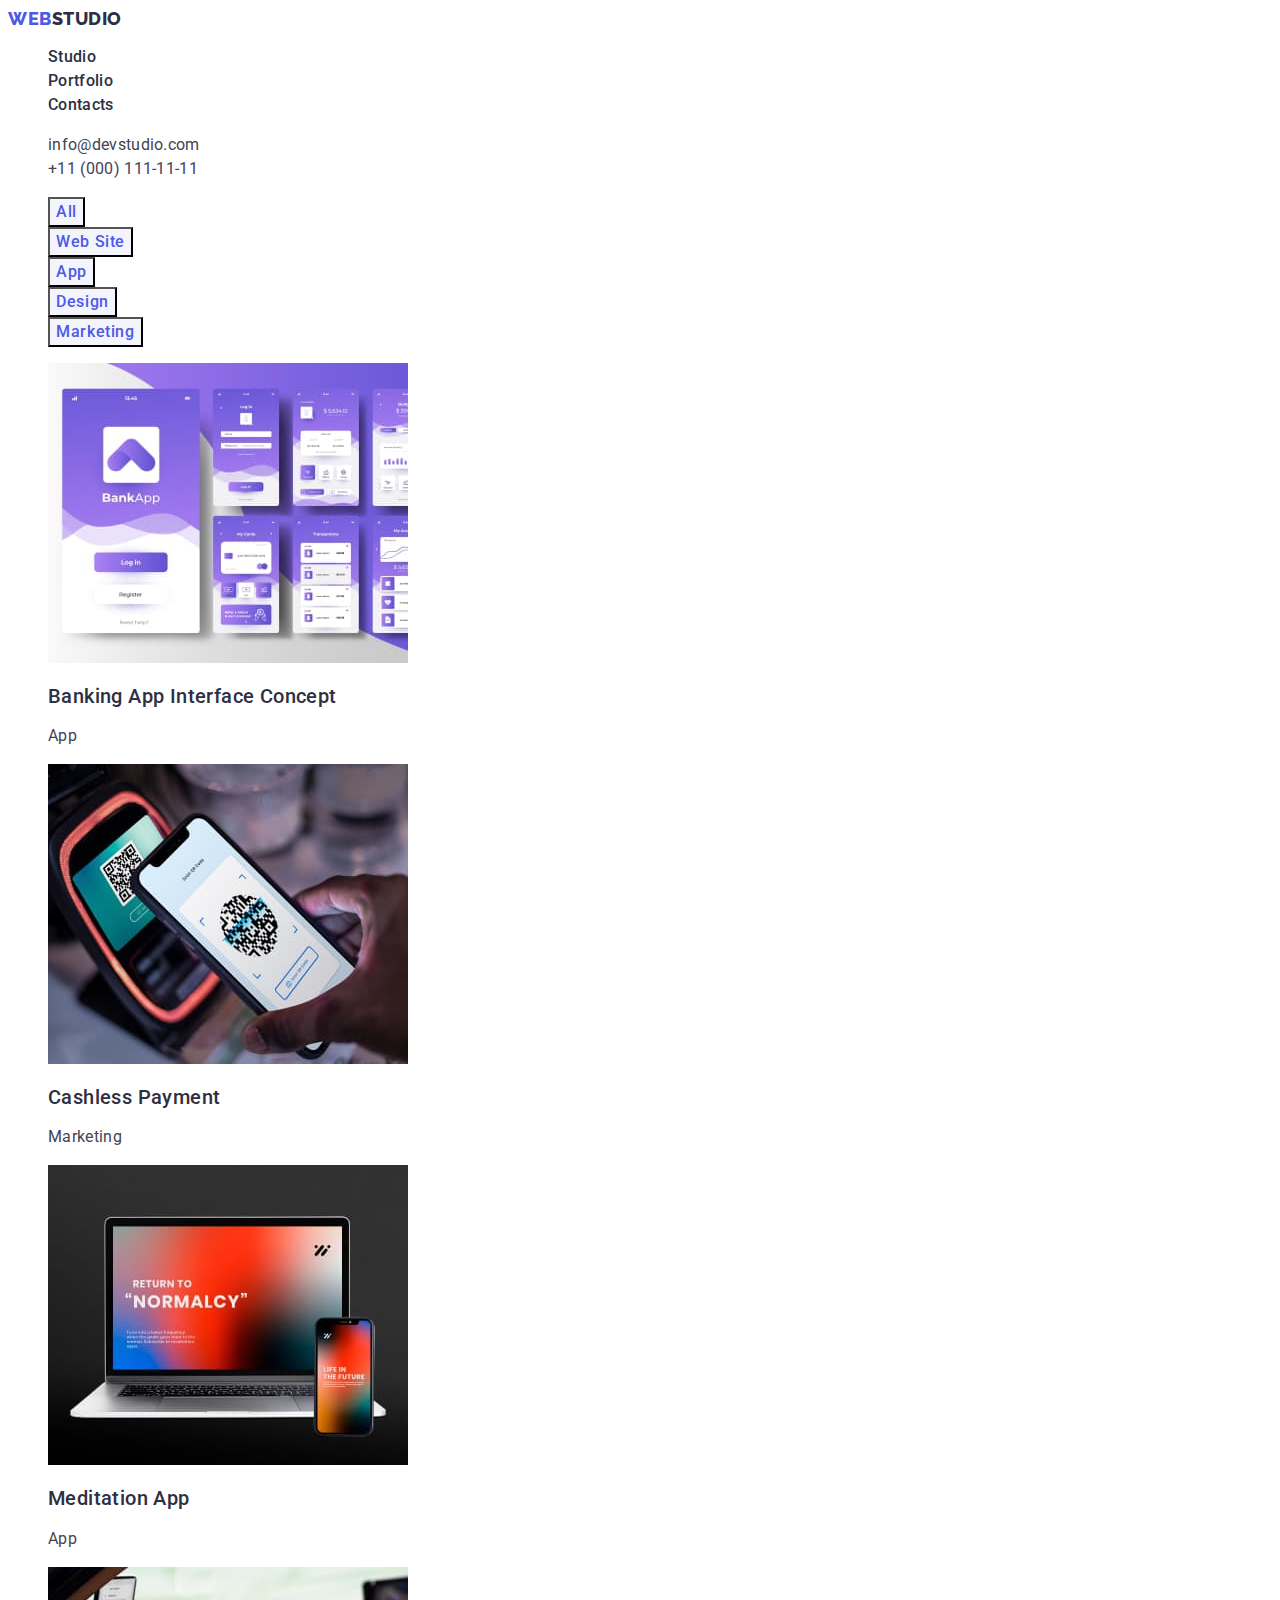
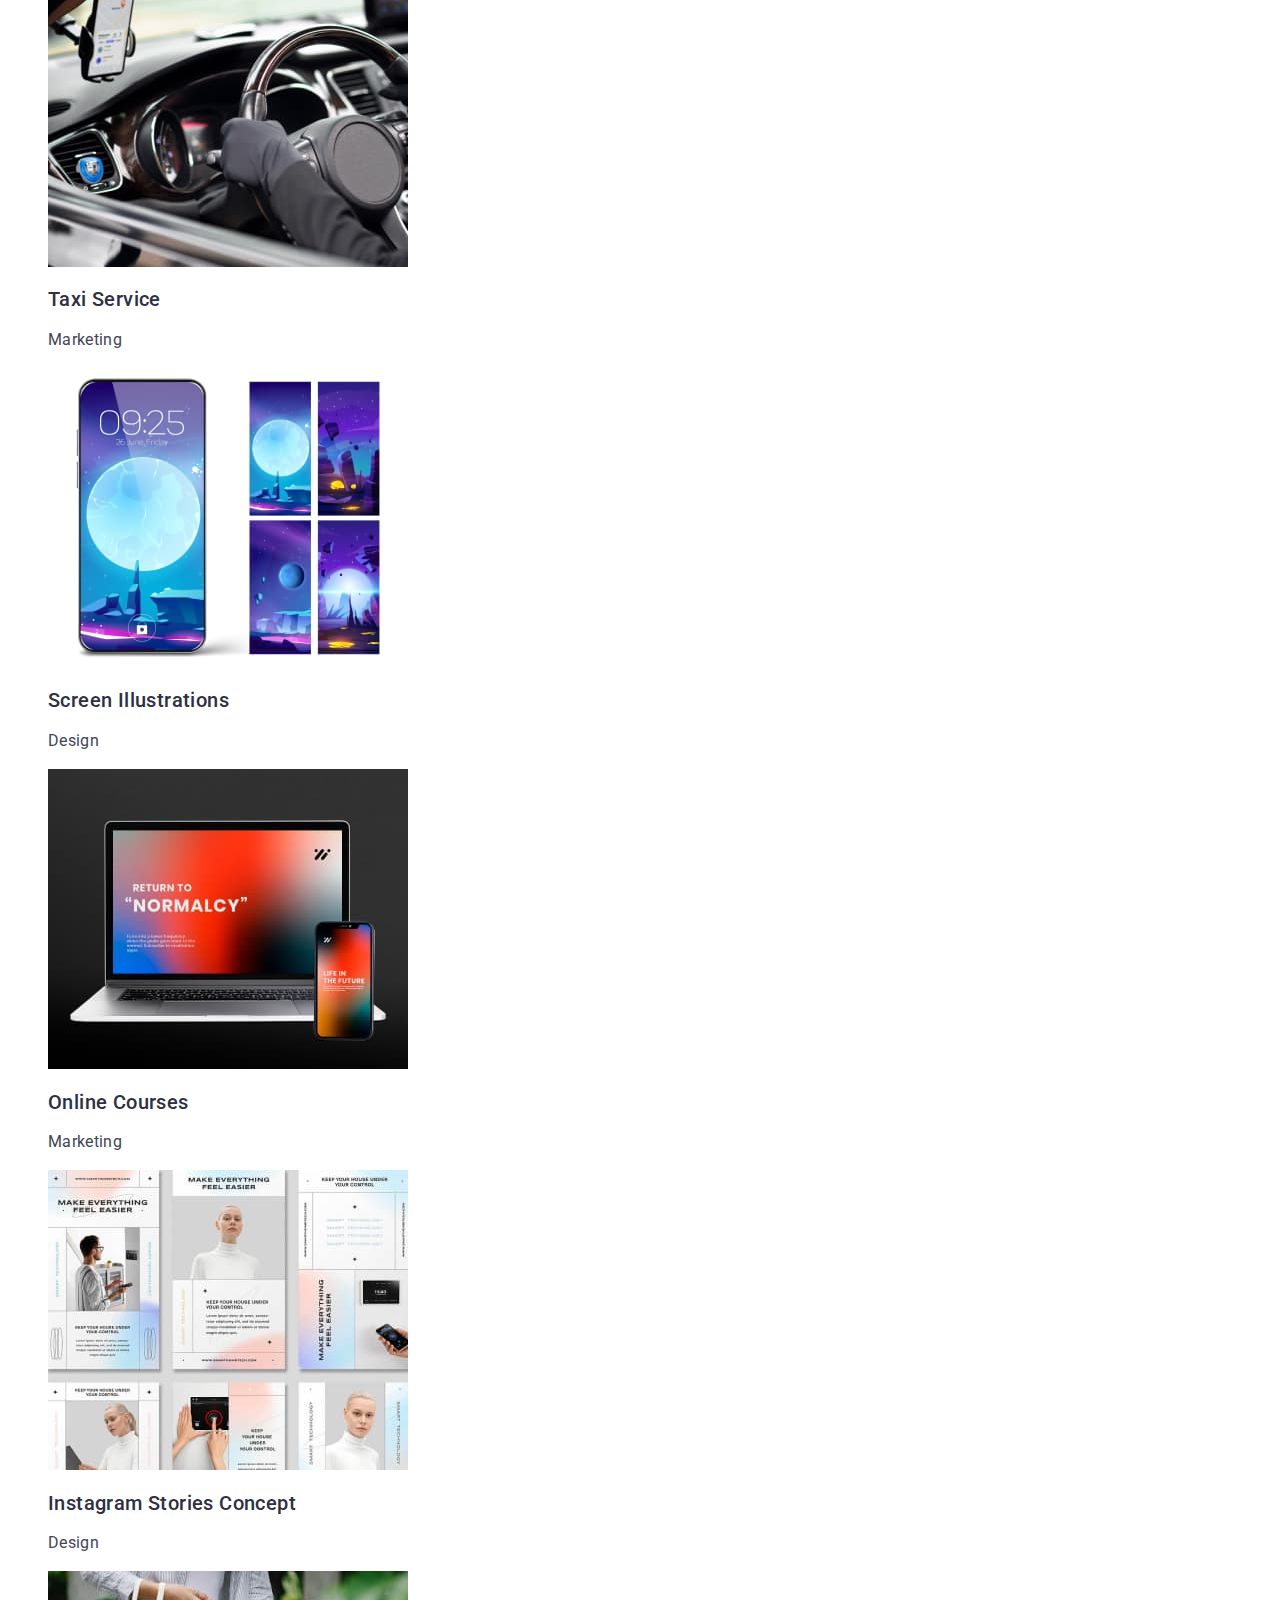
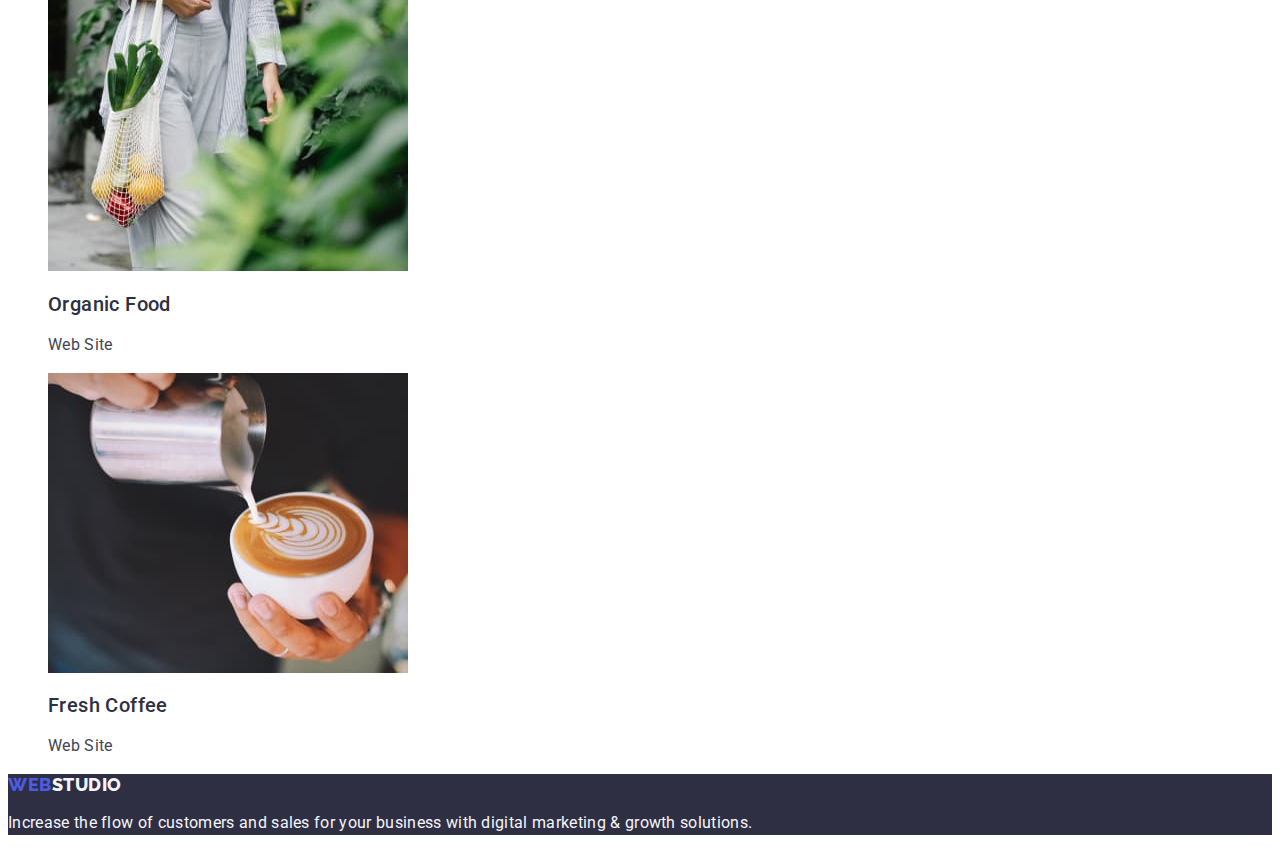
==== portfolio.html @ 9a0e7263 "Initial commit" ====
<!DOCTYPE html>
<html lang="en">
  <head>
    <meta charset="UTF-8" />
    <meta http-equiv="X-UA-Compatible" content="IE=edge" />
    <meta name="viewport" content="width=device-width, initial-scale=1.0" />
    <title>Document</title>
    <link rel="preconnect" href="https://fonts.googleapis.com" />
    <link rel="preconnect" href="https://fonts.gstatic.com" crossorigin />
    <link
      href="https://fonts.googleapis.com/css2?family=Raleway:wght@800&family=Roboto:wght@400;500;700;900&display=swap"
      rel="stylesheet"
    />
    <link rel="stylesheet" href="./css/styles.css" />
  </head>

  <body>
    <!-- header -->
    <header class="page-header">
        <nav class="page-nav">
          <a class="logo link" href="./index.html"
            >Web<span class="log">Studio</span>
          </a>
  
          <ul class="menu list">
            <li class="menu-item">
              <a class="menu-link link" href="./index.html">Studio</a>
            </li>
            <li class="menu-item">
              <a class="menu-link link" href="./portfolio.html">Portfolio</a>
            </li>
            <li class="menu-item">
              <a class="menu-link link" href="">Contacts</a>
            </li>
          </ul>
        </nav>
        <address class="page-adress">
          <ul class="adress-list list">
            <li class="adress-list-item">
              <a class="contact-list link" href="mailto:info@devstudio.com"
                >info@devstudio.com</a
              >
            </li>
            <li class="adress-list-item">
              <a class="contact-list link" href="tel:+110001111111"
                >+11 (000) 111-11-11</a
              >
            </li>
          </ul>
        </address>
      </header>

    <main>
      <section class="portfolio">
        <!-- Buttons -->
        <h1 class="portfolio-title" hidden>Our portfolio</h1>
        <ul class="portfolio-menu list">
          <li class="portfolio-menu-item">
            <button class="portfolio-menu-open-btn" type="button">All</button>
          </li>
          <li class="portfolio-menu-item">
            <button class="portfolio-menu-open-btn" type="button">
              Web Site
            </button>
          </li>
          <li class="portfolio-menu-item">
            <button class="portfolio-menu-open-btn" type="button">App</button>
          </li>
          <li class="portfolio-menu-item">
            <button class="portfolio-menu-open-btn" type="button">
              Design
            </button>
          </li>
          <li class="portfolio-menu-item">
            <button class="portfolio-menu-open-btn" type="button">
              Marketing
            </button>
          </li>
        </ul>

<!-- Gallery -->
       
        <ul class="portfolio-list list">
          <li class="portfolio-list-item">
            <a class="portfolio-list-item-link link" href="">
              <img
                class="portfolio-list-item-img"
                src="./images/portfolio-items/banking-app.jpg"
                alt="apps-photo"
                width="360"
                height="300"
              />
              <h2 class="menu-title">Banking App Interface Concept</h2>
              <p class="description">App</p>
            </a>
          </li>

          <li class="portfolio-list-item">
            <a class="portfolio-list-item-link link" href="">
              <img class="portfolio-list-item-img"
                src="./images/portfolio-items/cashless-payment.jpg"
                alt="payment-photo"
                width="360"
                height="300"
              />
              <h2 class="menu-title">Cashless Payment</h2>
              <p class="description">Marketing</p>
            </a>
          </li>
          <li class="portfolio-list-item">
            <a class="portfolio-list-item-link link" href="">
              <img class="portfolio-list-item-img"
                src="./images/portfolio-items/meditation-app.jpg"
                alt="apps-photo"
                width="360"
                height="300"
              />
              <h2 class="menu-title">Meditation App</h2>
              <p class="description">App</p>
            </a>
          </li>
          <li class="portfolio-list-item">
            <a class="portfolio-list-item-link link" href="">
              <img class="portfolio-list-item-img"
                src="./images/portfolio-items/taxi-service.jpg"
                alt="taxi-photo"
                width="360"
                height="300"
              />
              <h2 class="menu-title">Taxi Service</h2>
              <p class="description">Marketing</p>
            </a>
          </li>
          <li class="portfolio-list-item">
            <a class="portfolio-list-item-link link" href="">
              <img class="portfolio-list-item-img"
                src="./images/portfolio-items/screen-illustrations.jpg"
                alt="screens-photo"
                width="360"
                height="300"
              />
              <h2 class="menu-title">Screen Illustrations</h2>
              <p class="description">Design</p>
            </a>
          </li>
          <li>
            <a class="portfolio-list-item-link link" href="">
              <img class="portfolio-list-item-img"
                src="./images/portfolio-items/meditation-app.jpg"
                alt="cources-photo"
                width="360"
                height="300"
              />
              <h2 class="menu-title">Online Courses</h2>
              <p class="description">Marketing</p>
            </a>
          </li>
          <li class="portfolio-list-item">
            <a class="portfolio-list-item-link link" href="">
              <img class="portfolio-list-item-img"
                src="./images/portfolio-items/insta-stories.jpg"
                alt="insta-photo"
                width="360"
                height="300"
              />
              <h2 class="menu-title">Instagram Stories Concept</h2>
              <p class="description">Design</p>
            </a>
          </li>
          <li class="portfolio-list-item">
            <a class="portfolio-list-item-link link" href="">
              <img class="portfolio-list-item-img"
                src="./images/portfolio-items/organic-food.jpg"
                alt="foods-photo"
                width="360"
                height="300"
              />
              <h2 class="menu-title">Organic Food</h2>
              <p class="description">Web Site</p>
            </a>
          </li>
          <li class="portfolio-list-item">
            <a class="portfolio-list-item-link link" href="">
              <img class="portfolio-list-item-img"
                src="./images/portfolio-items/fresh-coffee.jpg"
                alt="coffee-photo"
                width="360"
                height="300"
              />
              <h2 class="menu-title">Fresh Coffee</h2>
              <p class="description">Web Site</p>
            </a>
          </li>
        </ul>
      </section>
    </main>

    <!-- FOOTER -->
    <footer class="footer">
        <a class="logo link" href="./index.html"
          >Web
          <span class="logos">Studio</span>
        </a>
  
        <p class="footer-text">
          Increase the flow of customers and sales for your business with digital
          marketing & growth solutions.
        </p>
      </footer>
  </body>
</html>
---- css/styles.css ----
:root {
  --main-font-family: "Roboto", sans-serif;
  --accent-color: #404bbf;
  --secondary-text-color: #434455;
  --menu-color:#2E2F42;
  --background-color:#2e2f42;
  --text-color:#434455;
  --btn-background-color:#F4F4FD;

}

.list {
  list-style: none;
}
.link {
  text-decoration: none;
}

button {
  font-family: inherit;
  cursor: pointer;
}

body {
  font-family: var(--main-font-family);
  color: var(--secondary-text-color);
  background-color:#FFFFFF;
}

/* header */
.menu-link {
  font-weight: 500;
  font-size: 16px;
  line-height: 1.5;
  letter-spacing: 0.02em;
  color: var(--menu-color);
}

.menu-link:hover,
.menu-link:focus {
  color: var(--accent-color);
}

.logo {
  font-family: "Raleway", sans-serif;
  font-weight: 800;
  font-size: 18px;
  line-height: 1.17;
  display: flex;
  align-items: center;
  letter-spacing: 0.03em;
  text-transform: uppercase;
  color: #4d5ae5;
}
.log {
  font-family: "Raleway", sans-serif;
  font-weight: 800;
  font-size: 18px;
  line-height: 1.17;
  display: flex;
  align-items: center;
  letter-spacing: 0.03em;
  text-transform: uppercase;
  color: #2e2f42;
}
.page-adress {
    font-style: normal
}

.contact-list {
  font-style: normal;
  font-size: 16px;
  line-height: 1.5;
  letter-spacing: 0.02em;
  color: var(--secondary-text-color);
}

.contact-list:hover,
.contact-list:focus {
  color: var(--accent-color);
}


/* hero */
.hero {
    background-color: var(--background-color);
}

.main-title {
  font-weight: 700;
  font-size: 56px;
  line-height: 1.07;
  text-align: center;
  letter-spacing: 0.02em;
  color: #FFFFFF
}
.modal-open-btn {
  font-weight: 500;
  font-size: 16px;
  line-height: 1.5;
  display: flex;
  align-items: center;
  letter-spacing: 0.04em;
  background: #4d5ae5;
  box-shadow: 0px 4px 4px rgba(0, 0, 0, 0.15);
  border-radius: 4px;
  color: #ffffff;
}

.modal-open-btn:hover,
.modal-open-btn:focus {
  background: var(--accent-color);
}

/* Values */
.title {
  font-weight: 700;
  font-size: 36px;
  line-height: 1.11;
  text-align: center;
  letter-spacing: 0.02em;
  text-transform: capitalize;
  color: var(--menu-color);
}
.menu-title {
  font-weight: 500;
  font-size: 20px;
  line-height: 1.2;
  letter-spacing: 0.02em;
  color: #2e2f42;
}
.description {
  font-size: 16px;
  line-height: 1.5;
  letter-spacing: 0.02em;
  color: var(--secondary-text-color);
}

/* Employees */
.employees {
    background-color: #F4F4FD
}
.employees-list-item {
    background-color: #FFFFFF 
}

/* footer */
.footer {
   background-color: var(--background-color);
}
.logos {
  font-family: "Raleway";
  font-weight: 800;
  font-size: 18px;
  line-height: 1.17;
  display: flex;
  align-items: center;
  letter-spacing: 0.03em;
  text-transform: uppercase;
  color: #F4F4FD;
}
.footer-text {
  font-style: normal;
  font-size: 16px;
  line-height: 1.5;
  letter-spacing: 0.02em;
  color: #F4F4FD;
}

/* Portfolio */

.portfolio-menu-open-btn {
  font-weight: 500;
  font-size: 16px;
  line-height: 1.5;
  display: flex;
  align-items: center;
  text-align: center;
  letter-spacing: 0.04em;
  color: #4d5ae5;
  background-color: var(--btn-background-color);
}
.portfolio-menu-open-btn:hover,
.portfolio-menu-open-btn:focus {
  color: #ffffff;
  background-color: var(--accent-color);
}
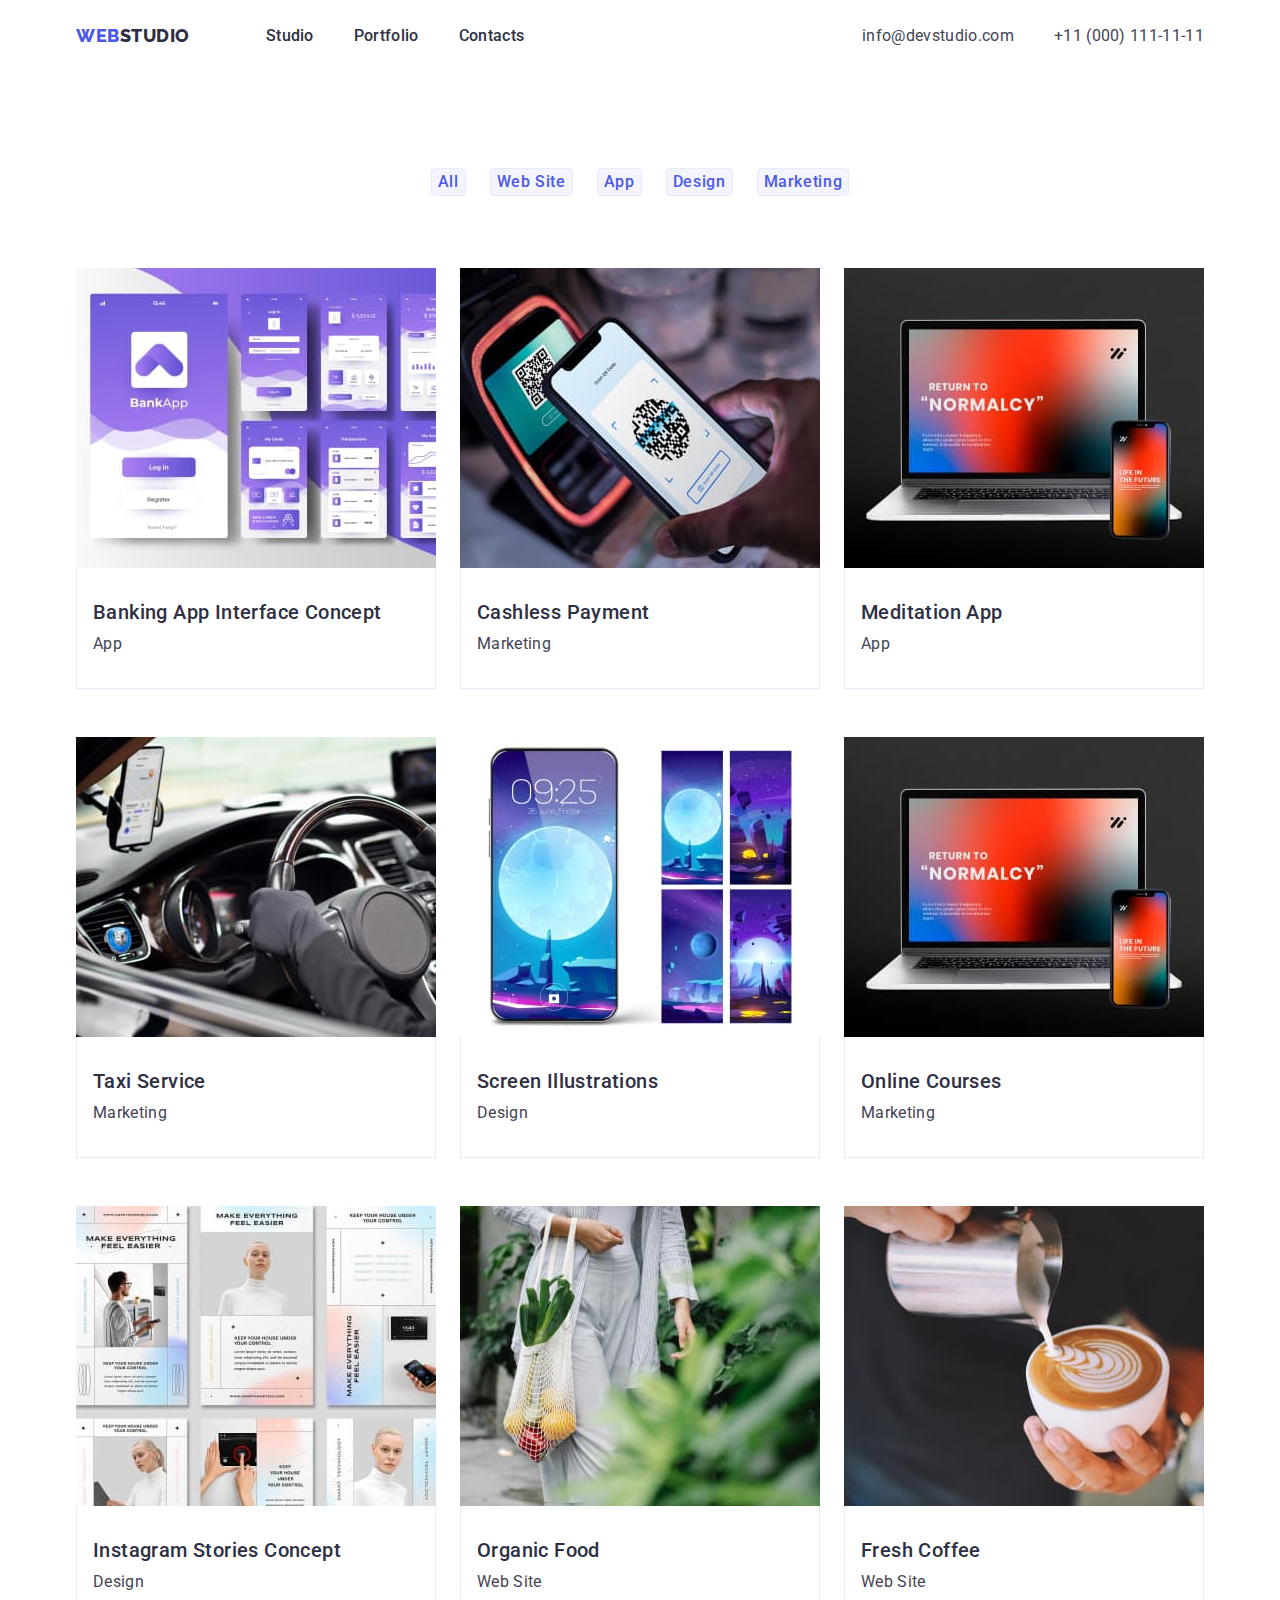
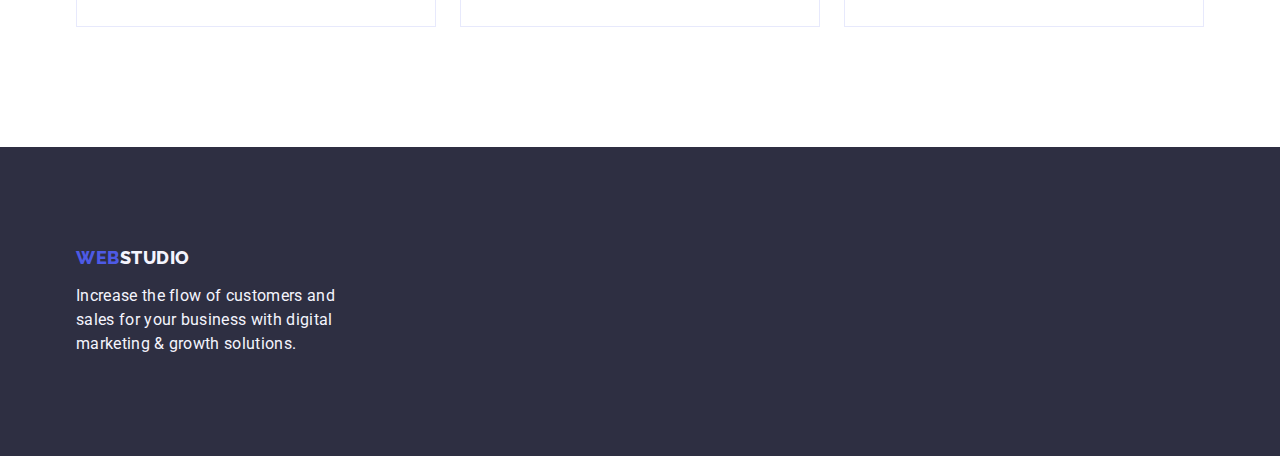
==== commit 92d27bf4: "updated index.html, portfolio.html, styles.css" ====
--- a/portfolio.html
+++ b/portfolio.html
@@ -11,17 +11,22 @@
       href="https://fonts.googleapis.com/css2?family=Raleway:wght@800&family=Roboto:wght@400;500;700;900&display=swap"
       rel="stylesheet"
     />
+    <link
+      rel="stylesheet"
+      href="https://cdnjs.cloudflare.com/ajax/libs/modern-normalize/1.1.0/modern-normalize.min.css"
+    />
     <link rel="stylesheet" href="./css/styles.css" />
   </head>
 
   <body>
     <!-- header -->
     <header class="page-header">
+      <div class="container page-header-container">
         <nav class="page-nav">
           <a class="logo link" href="./index.html"
             >Web<span class="log">Studio</span>
           </a>
-  
+
           <ul class="menu list">
             <li class="menu-item">
               <a class="menu-link link" href="./index.html">Studio</a>
@@ -48,164 +53,203 @@
             </li>
           </ul>
         </address>
-      </header>
+      </div>
+    </header>
 
     <main>
       <section class="portfolio">
-        <!-- Buttons -->
-        <h1 class="portfolio-title" hidden>Our portfolio</h1>
-        <ul class="portfolio-menu list">
-          <li class="portfolio-menu-item">
-            <button class="portfolio-menu-open-btn" type="button">All</button>
-          </li>
-          <li class="portfolio-menu-item">
-            <button class="portfolio-menu-open-btn" type="button">
-              Web Site
-            </button>
-          </li>
-          <li class="portfolio-menu-item">
-            <button class="portfolio-menu-open-btn" type="button">App</button>
-          </li>
-          <li class="portfolio-menu-item">
-            <button class="portfolio-menu-open-btn" type="button">
-              Design
-            </button>
-          </li>
-          <li class="portfolio-menu-item">
-            <button class="portfolio-menu-open-btn" type="button">
-              Marketing
-            </button>
-          </li>
-        </ul>
-
-<!-- Gallery -->
-       
-        <ul class="portfolio-list list">
-          <li class="portfolio-list-item">
-            <a class="portfolio-list-item-link link" href="">
-              <img
-                class="portfolio-list-item-img"
-                src="./images/portfolio-items/banking-app.jpg"
-                alt="apps-photo"
-                width="360"
-                height="300"
-              />
-              <h2 class="menu-title">Banking App Interface Concept</h2>
-              <p class="description">App</p>
-            </a>
-          </li>
-
-          <li class="portfolio-list-item">
-            <a class="portfolio-list-item-link link" href="">
-              <img class="portfolio-list-item-img"
-                src="./images/portfolio-items/cashless-payment.jpg"
-                alt="payment-photo"
-                width="360"
-                height="300"
-              />
-              <h2 class="menu-title">Cashless Payment</h2>
-              <p class="description">Marketing</p>
-            </a>
-          </li>
-          <li class="portfolio-list-item">
-            <a class="portfolio-list-item-link link" href="">
-              <img class="portfolio-list-item-img"
-                src="./images/portfolio-items/meditation-app.jpg"
-                alt="apps-photo"
-                width="360"
-                height="300"
-              />
-              <h2 class="menu-title">Meditation App</h2>
-              <p class="description">App</p>
-            </a>
-          </li>
-          <li class="portfolio-list-item">
-            <a class="portfolio-list-item-link link" href="">
-              <img class="portfolio-list-item-img"
-                src="./images/portfolio-items/taxi-service.jpg"
-                alt="taxi-photo"
-                width="360"
-                height="300"
-              />
-              <h2 class="menu-title">Taxi Service</h2>
-              <p class="description">Marketing</p>
-            </a>
-          </li>
-          <li class="portfolio-list-item">
-            <a class="portfolio-list-item-link link" href="">
-              <img class="portfolio-list-item-img"
-                src="./images/portfolio-items/screen-illustrations.jpg"
-                alt="screens-photo"
-                width="360"
-                height="300"
-              />
-              <h2 class="menu-title">Screen Illustrations</h2>
-              <p class="description">Design</p>
-            </a>
-          </li>
-          <li>
-            <a class="portfolio-list-item-link link" href="">
-              <img class="portfolio-list-item-img"
-                src="./images/portfolio-items/meditation-app.jpg"
-                alt="cources-photo"
-                width="360"
-                height="300"
-              />
-              <h2 class="menu-title">Online Courses</h2>
-              <p class="description">Marketing</p>
-            </a>
-          </li>
-          <li class="portfolio-list-item">
-            <a class="portfolio-list-item-link link" href="">
-              <img class="portfolio-list-item-img"
-                src="./images/portfolio-items/insta-stories.jpg"
-                alt="insta-photo"
-                width="360"
-                height="300"
-              />
-              <h2 class="menu-title">Instagram Stories Concept</h2>
-              <p class="description">Design</p>
-            </a>
-          </li>
-          <li class="portfolio-list-item">
-            <a class="portfolio-list-item-link link" href="">
-              <img class="portfolio-list-item-img"
-                src="./images/portfolio-items/organic-food.jpg"
-                alt="foods-photo"
-                width="360"
-                height="300"
-              />
-              <h2 class="menu-title">Organic Food</h2>
-              <p class="description">Web Site</p>
-            </a>
-          </li>
-          <li class="portfolio-list-item">
-            <a class="portfolio-list-item-link link" href="">
-              <img class="portfolio-list-item-img"
-                src="./images/portfolio-items/fresh-coffee.jpg"
-                alt="coffee-photo"
-                width="360"
-                height="300"
-              />
-              <h2 class="menu-title">Fresh Coffee</h2>
-              <p class="description">Web Site</p>
-            </a>
-          </li>
-        </ul>
+        <div class="container portfolio-container">
+          <!-- Buttons -->
+          <h1 class="portfolio-title visually-hidden">Our portfolio</h1>
+          <ul class="portfolio-menu list">
+            <li class="portfolio-menu-item">
+              <button class="portfolio-menu-open-btn" type="button">All</button>
+            </li>
+            <li class="portfolio-menu-item">
+              <button class="portfolio-menu-open-btn" type="button">
+                Web Site
+              </button>
+            </li>
+            <li class="portfolio-menu-item">
+              <button class="portfolio-menu-open-btn" type="button">App</button>
+            </li>
+            <li class="portfolio-menu-item">
+              <button class="portfolio-menu-open-btn" type="button">
+                Design
+              </button>
+            </li>
+            <li class="portfolio-menu-item">
+              <button class="portfolio-menu-open-btn" type="button">
+                Marketing
+              </button>
+            </li>
+          </ul>
+
+          <!-- Gallery -->
+
+          <ul class="portfolio-list list">
+            <li class="portfolio-list-item">
+              <a class="portfolio-list-item-link link" href="">
+                <img
+                  class="portfolio-list-item-img"
+                  src="./images/portfolio-items/banking-app.jpg"
+                  alt="apps-photo"
+                  width="360"
+                  height="300"
+                />
+                <div class="portfolio-list-item-wrapper">
+                  <h2 class="menu-title menu-portfolio">
+                    Banking App Interface Concept
+                  </h2>
+                  <p class="description">App</p>
+                </div>
+              </a>
+            </li>
+
+            <li class="portfolio-list-item">
+              <a class="portfolio-list-item-link link" href="">
+                <img
+                  class="portfolio-list-item-img"
+                  src="./images/portfolio-items/cashless-payment.jpg"
+                  alt="payment-photo"
+                  width="360"
+                  height="300"
+                />
+
+                <div class="portfolio-list-item-wrapper">
+                  <h2 class="menu-title menu-portfolio">Cashless Payment</h2>
+                  <p class="description">Marketing</p>
+                </div>
+              </a>
+            </li>
+            <li class="portfolio-list-item">
+              <a class="portfolio-list-item-link link" href="">
+                <img
+                  class="portfolio-list-item-img"
+                  src="./images/portfolio-items/meditation-app.jpg"
+                  alt="apps-photo"
+                  width="360"
+                  height="300"
+                />
+                <div class="portfolio-list-item-wrapper">
+                  <h2 class="menu-title menu-portfolio">Meditation App</h2>
+                  <p class="description">App</p>
+                </div>
+              </a>
+            </li>
+            <li class="portfolio-list-item">
+              <a class="portfolio-list-item-link link" href="">
+                <img
+                  class="portfolio-list-item-img"
+                  src="./images/portfolio-items/taxi-service.jpg"
+                  alt="taxi-photo"
+                  width="360"
+                  height="300"
+                />
+                <div class="portfolio-list-item-wrapper">
+                  <h2 class="menu-title menu-portfolio">Taxi Service</h2>
+                  <p class="description">Marketing</p>
+                </div>
+              </a>
+            </li>
+            <li class="portfolio-list-item">
+              <a class="portfolio-list-item-link link" href="">
+                <img
+                  class="portfolio-list-item-img"
+                  src="./images/portfolio-items/screen-illustrations.jpg"
+                  alt="screens-photo"
+                  width="360"
+                  height="300"
+                />
+                <div class="portfolio-list-item-wrapper">
+                  <h2 class="menu-title menu-portfolio">
+                    Screen Illustrations
+                  </h2>
+                  <p class="description">Design</p>
+                </div>
+              </a>
+            </li>
+            <li>
+              <a class="portfolio-list-item-link link" href="">
+                <img
+                  class="portfolio-list-item-img"
+                  src="./images/portfolio-items/meditation-app.jpg"
+                  alt="cources-photo"
+                  width="360"
+                  height="300"
+                />
+                <div class="portfolio-list-item-wrapper">
+                  <h2 class="menu-title menu-portfolio">Online Courses</h2>
+                  <p class="description">Marketing</p>
+                </div>
+              </a>
+            </li>
+            <li class="portfolio-list-item">
+              <a class="portfolio-list-item-link link" href="">
+                <img
+                  class="portfolio-list-item-img"
+                  src="./images/portfolio-items/insta-stories.jpg"
+                  alt="insta-photo"
+                  width="360"
+                  height="300"
+                />
+                <div class="portfolio-list-item-wrapper">
+                  <h2 class="menu-title menu-portfolio">
+                    Instagram Stories Concept
+                  </h2>
+                  <p class="description">Design</p>
+                </div>
+              </a>
+            </li>
+            <li class="portfolio-list-item">
+              <a class="portfolio-list-item-link link" href="">
+                <img
+                  class="portfolio-list-item-img"
+                  src="./images/portfolio-items/organic-food.jpg"
+                  alt="foods-photo"
+                  width="360"
+                  height="300"
+                />
+                <div class="portfolio-list-item-wrapper">
+                  <h2 class="menu-title menu-portfolio">Organic Food</h2>
+                  <p class="description">Web Site</p>
+                </div>
+              </a>
+            </li>
+            <li class="portfolio-list-item">
+              <a class="portfolio-list-item-link link" href="">
+                <img
+                  class="portfolio-list-item-img"
+                  src="./images/portfolio-items/fresh-coffee.jpg"
+                  alt="coffee-photo"
+                  width="360"
+                  height="300"
+                />
+                <div class="portfolio-list-item-wrapper">
+                  <h2 class="menu-title menu-portfolio">Fresh Coffee</h2>
+                  <p class="description">Web Site</p>
+                </div>
+              </a>
+            </li>
+          </ul>
+        </div>
       </section>
     </main>
 
     <!-- FOOTER -->
     <footer class="footer">
-        <a class="logo link" href="./index.html"
+      <div class="container footer-section">
+        <a class="logo logo-footer link" href="./index.html"
           >Web
           <span class="logos">Studio</span>
         </a>
-  
+
         <p class="footer-text">
-          Increase the flow of customers and sales for your business with digital
+          Increase the flow of customers and <br />
+          sales for your business with digital <br />
           marketing & growth solutions.
         </p>
-      </footer>
+      </div>
+    </footer>
   </body>
 </html>
--- a/css/styles.css
+++ b/css/styles.css
@@ -2,11 +2,28 @@
   --main-font-family: "Roboto", sans-serif;
   --accent-color: #404bbf;
   --secondary-text-color: #434455;
-  --menu-color:#2E2F42;
-  --background-color:#2e2f42;
-  --text-color:#434455;
-  --btn-background-color:#F4F4FD;
-
+  --menu-color: #2e2f42;
+  --background-color: #2e2f42;
+  --text-color: #434455;
+  --btn-background-color: #f4f4fd;
+}
+
+h1,
+h2,
+h3,
+h4,
+p {
+  margin-top: 0;
+  margin-bottom: 0;
+}
+ul,
+ol {
+  margin-top: 0;
+  margin-bottom: 0;
+  padding-left: 0;
+}
+img {
+  display: block;
 }
 
 .list {
@@ -24,10 +41,68 @@
 body {
   font-family: var(--main-font-family);
   color: var(--secondary-text-color);
-  background-color:#FFFFFF;
+  background-color: #ffffff;
+}
+.section {
+  padding-top: 120px;
+  padding-bottom: 120px;
+}
+
+.container {
+  width: 1158px;
+  margin-left: auto;
+  margin-right: auto;
+  padding-left: 15px;
+  padding-right: 15px;
+}
+.visually-hidden {
+  position: absolute;
+  white-space: nowrap;
+  width: 1px;
+  height: 1px;
+  overflow: hidden;
+  border: 0;
+  padding: 0;
+  clip: rect(0 0 0 0);
+  clip-path: inset(50%);
+  margin: -1px;
 }
 
 /* header */
+.page-header {
+  padding-top: 24px;
+  padding-bottom: 24px;
+}
+.page-header-container {
+  display: flex;
+  align-items: center;
+  justify-content: space-between;
+}
+
+.page-nav {
+  display: flex;
+  align-items: center;
+}
+.menu {
+  display: flex;
+  align-items: center;
+}
+
+.adress-list {
+  display: flex;
+  align-items: center;
+}
+.adress-list-item:not(:last-child) {
+  margin-right: 40px;
+}
+
+.logo {
+  margin-right: 76px;
+}
+.menu-item:not(:last-child) {
+  margin-right: 40px;
+}
+
 .menu-link {
   font-weight: 500;
   font-size: 16px;
@@ -64,7 +139,7 @@
   color: #2e2f42;
 }
 .page-adress {
-    font-style: normal
+  font-style: normal;
 }
 
 .contact-list {
@@ -80,21 +155,29 @@
   color: var(--accent-color);
 }
 
-
 /* hero */
 .hero {
-    background-color: var(--background-color);
+  background-color: var(--background-color);
 }
 
 .main-title {
+  margin-left: auto;
+  margin-right: auto;
+  margin-bottom: 48px;
   font-weight: 700;
   font-size: 56px;
   line-height: 1.07;
   text-align: center;
   letter-spacing: 0.02em;
-  color: #FFFFFF
+  color: #ffffff;
 }
 .modal-open-btn {
+  margin-left: auto;
+  margin-right: auto;
+  padding-top: 16px;
+  padding-bottom: 16px;
+  padding-right: 32px;
+  padding-left: 32px;
   font-weight: 500;
   font-size: 16px;
   line-height: 1.5;
@@ -114,6 +197,7 @@
 
 /* Values */
 .title {
+  margin-bottom: 72px;
   font-weight: 700;
   font-size: 36px;
   line-height: 1.11;
@@ -122,6 +206,18 @@
   text-transform: capitalize;
   color: var(--menu-color);
 }
+.values-menu {
+  display: flex;
+  gap: 24px;
+}
+
+/* Services */
+.services-list {
+  display: flex;
+  flex-wrap: wrap;
+  gap: 24px;
+}
+
 .menu-title {
   font-weight: 500;
   font-size: 20px;
@@ -138,15 +234,37 @@
 
 /* Employees */
 .employees {
-    background-color: #F4F4FD
-}
+  background-color: #f4f4fd;
+}
+.employees-list {
+  display: flex;
+  flex-wrap: wrap;
+  gap: 24px;
+}
+
 .employees-list-item {
-    background-color: #FFFFFF 
+  background-color: #ffffff;
+  box-shadow: 0px 1px 6px;
+}
+.employee-name {
+  margin-bottom: 8px;
+}
+
+.employee-desc {
+  text-align: center;
+}
+
+.employees-list-wrapper {
+  padding-top: 32px;
+  padding-bottom: 32px;
+  text-align: center;
+  background: #ffffff;
+  border-radius: 0px 0px 4px 4px;
 }
 
 /* footer */
 .footer {
-   background-color: var(--background-color);
+  background-color: var(--background-color);
 }
 .logos {
   font-family: "Raleway";
@@ -157,28 +275,68 @@
   align-items: center;
   letter-spacing: 0.03em;
   text-transform: uppercase;
-  color: #F4F4FD;
+  color: #f4f4fd;
+}
+.footer-section {
+  padding-top: 100px;
+  padding-bottom: 100px;
+}
+.logo-footer {
+  margin-bottom: 16px;
 }
 .footer-text {
   font-style: normal;
   font-size: 16px;
   line-height: 1.5;
   letter-spacing: 0.02em;
-  color: #F4F4FD;
+  color: #f4f4fd;
 }
 
 /* Portfolio */
+
+.portfolio-container {
+  padding-top: 96px;
+  padding-bottom: 120px;
+}
+.portfolio-menu {
+  display: flex;
+  flex-wrap: wrap;
+  justify-content: center;
+  gap: 24px;
+  margin-bottom: 72px;
+}
+.menu-portfolio {
+  margin-bottom: 8px;
+}
+
+.portfolio-list {
+  display: flex;
+  flex-wrap: wrap;
+  gap: 24px;
+  row-gap: 48px;
+}
+
+.portfolio-list-item {
+  widtx: calc((100%-48px) / 3);
+}
+
+.portfolio-list-item-wrapper {
+  padding-top: 32px;
+  padding-bottom: 32px;
+  padding-left: 16px;
+  border: 1px solid #e7e9fc;
+  border-top: none;
+}
 
 .portfolio-menu-open-btn {
   font-weight: 500;
   font-size: 16px;
   line-height: 1.5;
-  display: flex;
-  align-items: center;
-  text-align: center;
   letter-spacing: 0.04em;
   color: #4d5ae5;
   background-color: var(--btn-background-color);
+  border: 1px solid #e7e9fc;
+  border-radius: 4px;
 }
 .portfolio-menu-open-btn:hover,
 .portfolio-menu-open-btn:focus {
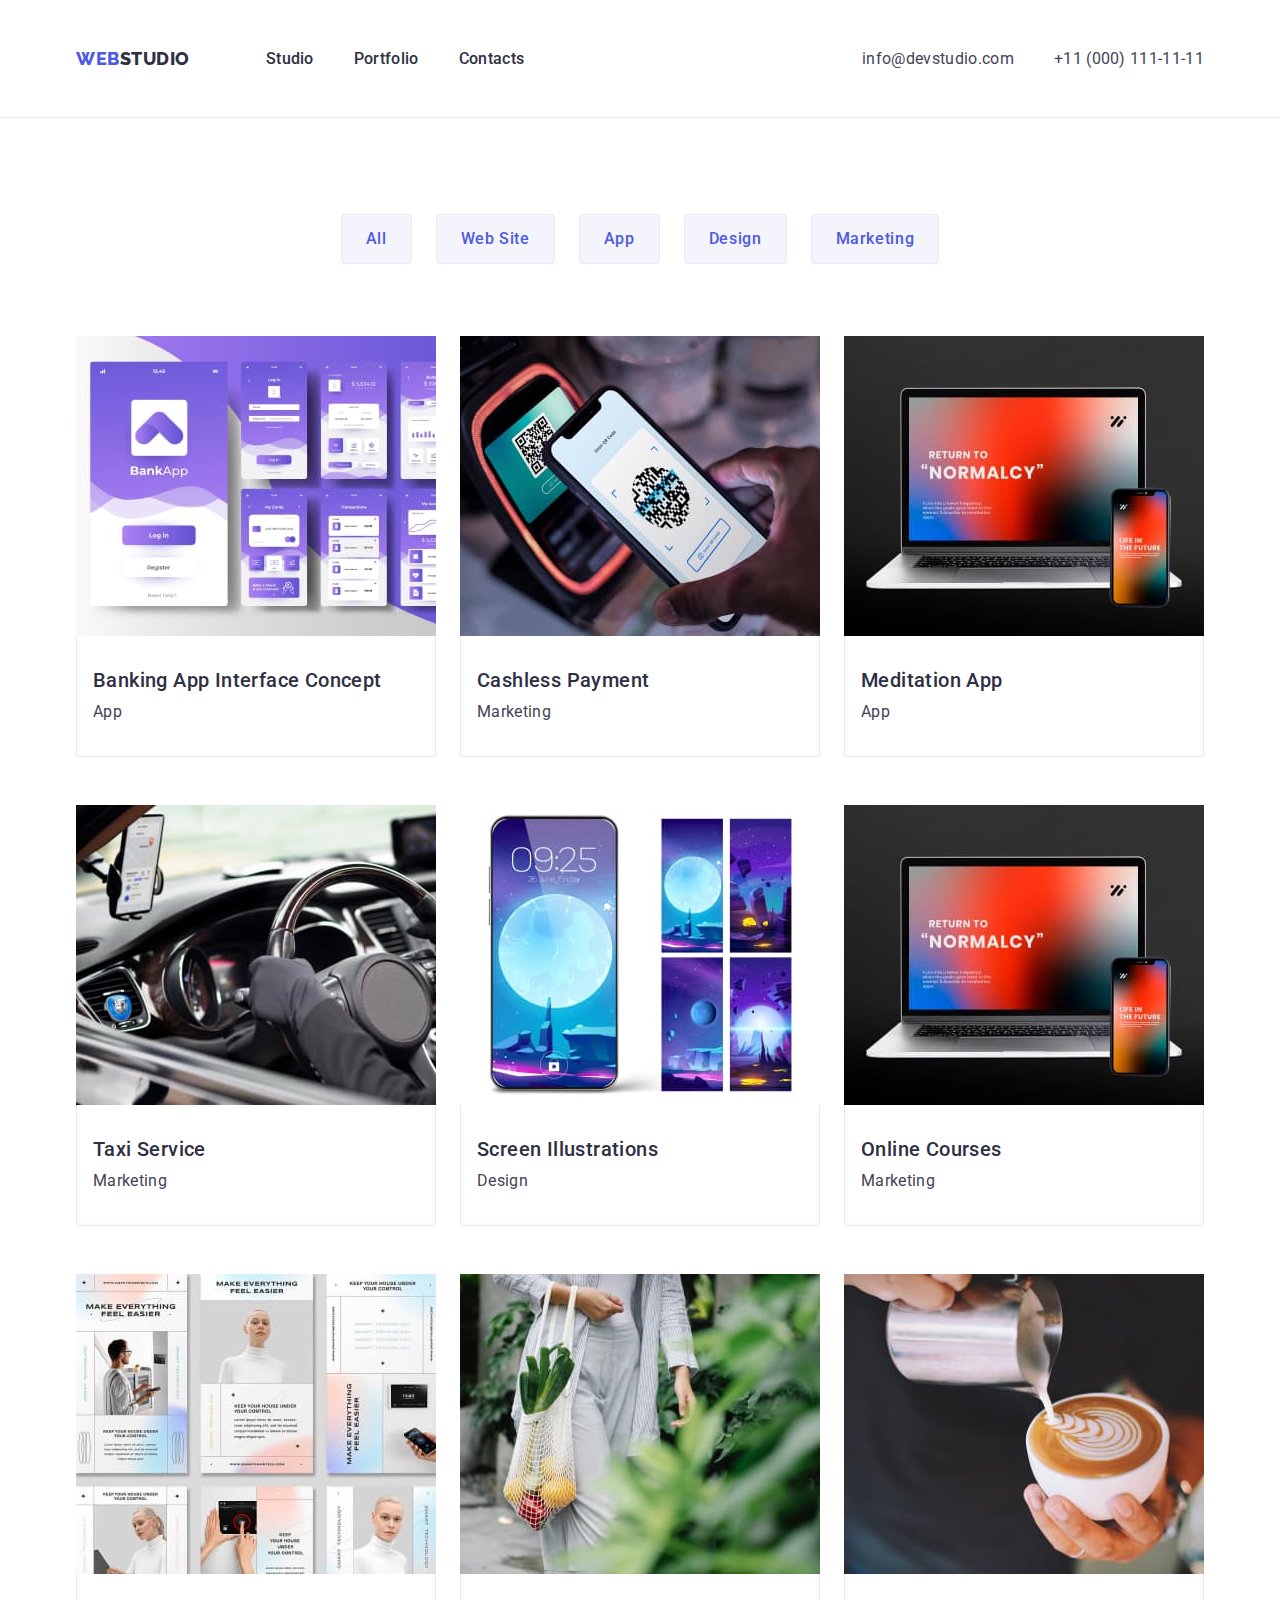
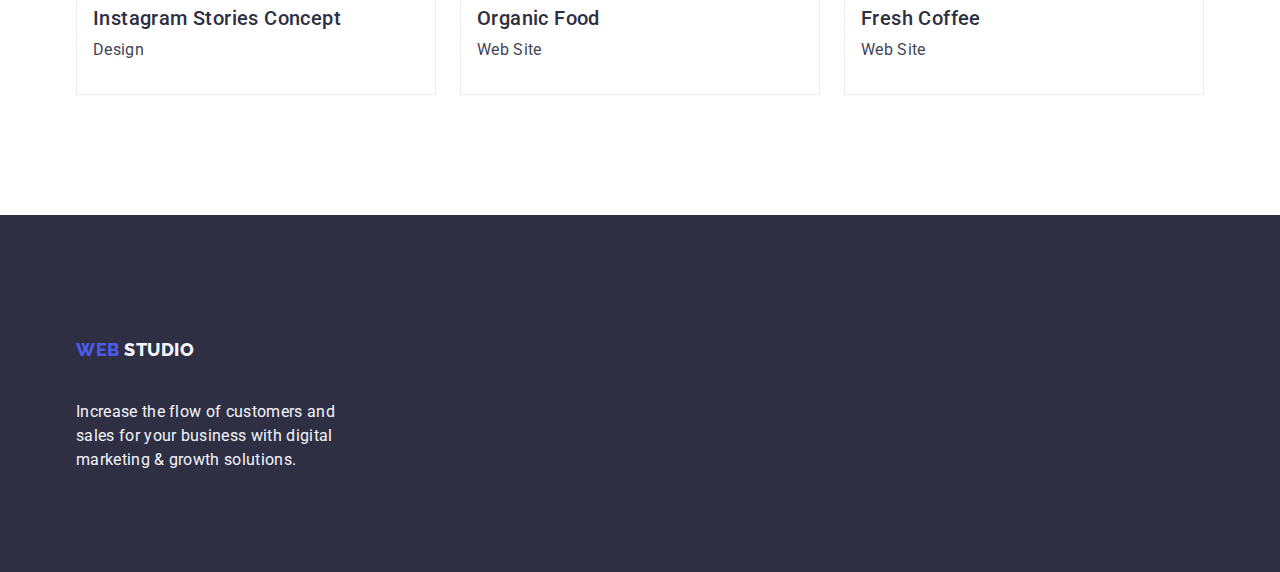
==== commit 4ab4e48e: "updated" ====
--- a/portfolio.html
+++ b/portfolio.html
@@ -170,7 +170,7 @@
               </a>
             </li>
             <li>
-              <a class="portfolio-list-item-link link" href="">
+              <a class="portfolio-list-item link" href="">
                 <img
                   class="portfolio-list-item-img"
                   src="./images/portfolio-items/meditation-app.jpg"
--- a/css/styles.css
+++ b/css/styles.css
@@ -72,6 +72,7 @@
 .page-header {
   padding-top: 24px;
   padding-bottom: 24px;
+  border-bottom: 1px solid #e7e9fc 
 }
 .page-header-container {
   display: flex;
@@ -98,6 +99,8 @@
 
 .logo {
   margin-right: 76px;
+  padding-top: 24px;
+  padding-bottom: 24px;
 }
 .menu-item:not(:last-child) {
   margin-right: 40px;
@@ -158,12 +161,15 @@
 /* hero */
 .hero {
   background-color: var(--background-color);
+  padding-top:188px;
+  padding-bottom: 188px;
 }
 
 .main-title {
   margin-left: auto;
   margin-right: auto;
   margin-bottom: 48px;
+  max-width: 496px;
   font-weight: 700;
   font-size: 56px;
   line-height: 1.07;
@@ -172,16 +178,16 @@
   color: #ffffff;
 }
 .modal-open-btn {
+  display: block;
+  min-width: 169px;
+  height: 56px;
+  border: none;
   margin-left: auto;
   margin-right: auto;
-  padding-top: 16px;
-  padding-bottom: 16px;
-  padding-right: 32px;
-  padding-left: 32px;
   font-weight: 500;
   font-size: 16px;
   line-height: 1.5;
-  display: flex;
+
   align-items: center;
   letter-spacing: 0.04em;
   background: #4d5ae5;
@@ -206,9 +212,15 @@
   text-transform: capitalize;
   color: var(--menu-color);
 }
+.values-title {
+  margin-bottom: 8px;}
+
 .values-menu {
   display: flex;
   gap: 24px;
+}
+.values-menu-item: {
+  width: calc((100% - 72px) / 4);
 }
 
 /* Services */
@@ -245,6 +257,7 @@
 .employees-list-item {
   background-color: #ffffff;
   box-shadow: 0px 1px 6px;
+  border-radius: 0px 0px 4px 4px;
 }
 .employee-name {
   margin-bottom: 8px;
@@ -257,31 +270,32 @@
 .employees-list-wrapper {
   padding-top: 32px;
   padding-bottom: 32px;
+  padding-left: 16px; 
+  padding-right: 16px;
   text-align: center;
   background: #ffffff;
-  border-radius: 0px 0px 4px 4px;
+  
 }
 
 /* footer */
 .footer {
   background-color: var(--background-color);
+  padding-top: 100px;
+  padding-bottom: 100px;
 }
 .logos {
   font-family: "Raleway";
   font-weight: 800;
   font-size: 18px;
   line-height: 1.17;
-  display: flex;
-  align-items: center;
   letter-spacing: 0.03em;
   text-transform: uppercase;
   color: #f4f4fd;
 }
-.footer-section {
-  padding-top: 100px;
-  padding-bottom: 100px;
-}
+
+
 .logo-footer {
+  display: inline-block; 
   margin-bottom: 16px;
 }
 .footer-text {
@@ -294,7 +308,7 @@
 
 /* Portfolio */
 
-.portfolio-container {
+.portfolio {
   padding-top: 96px;
   padding-bottom: 120px;
 }
@@ -321,14 +335,13 @@
 }
 
 .portfolio-list-item-wrapper {
-  padding-top: 32px;
-  padding-bottom: 32px;
-  padding-left: 16px;
+  padding: 32px 16px;
   border: 1px solid #e7e9fc;
   border-top: none;
 }
 
 .portfolio-menu-open-btn {
+  padding: 12px 24px;
   font-weight: 500;
   font-size: 16px;
   line-height: 1.5;
@@ -342,4 +355,5 @@
 .portfolio-menu-open-btn:focus {
   color: #ffffff;
   background-color: var(--accent-color);
-}
+  border: 1px solid transparent;
+}
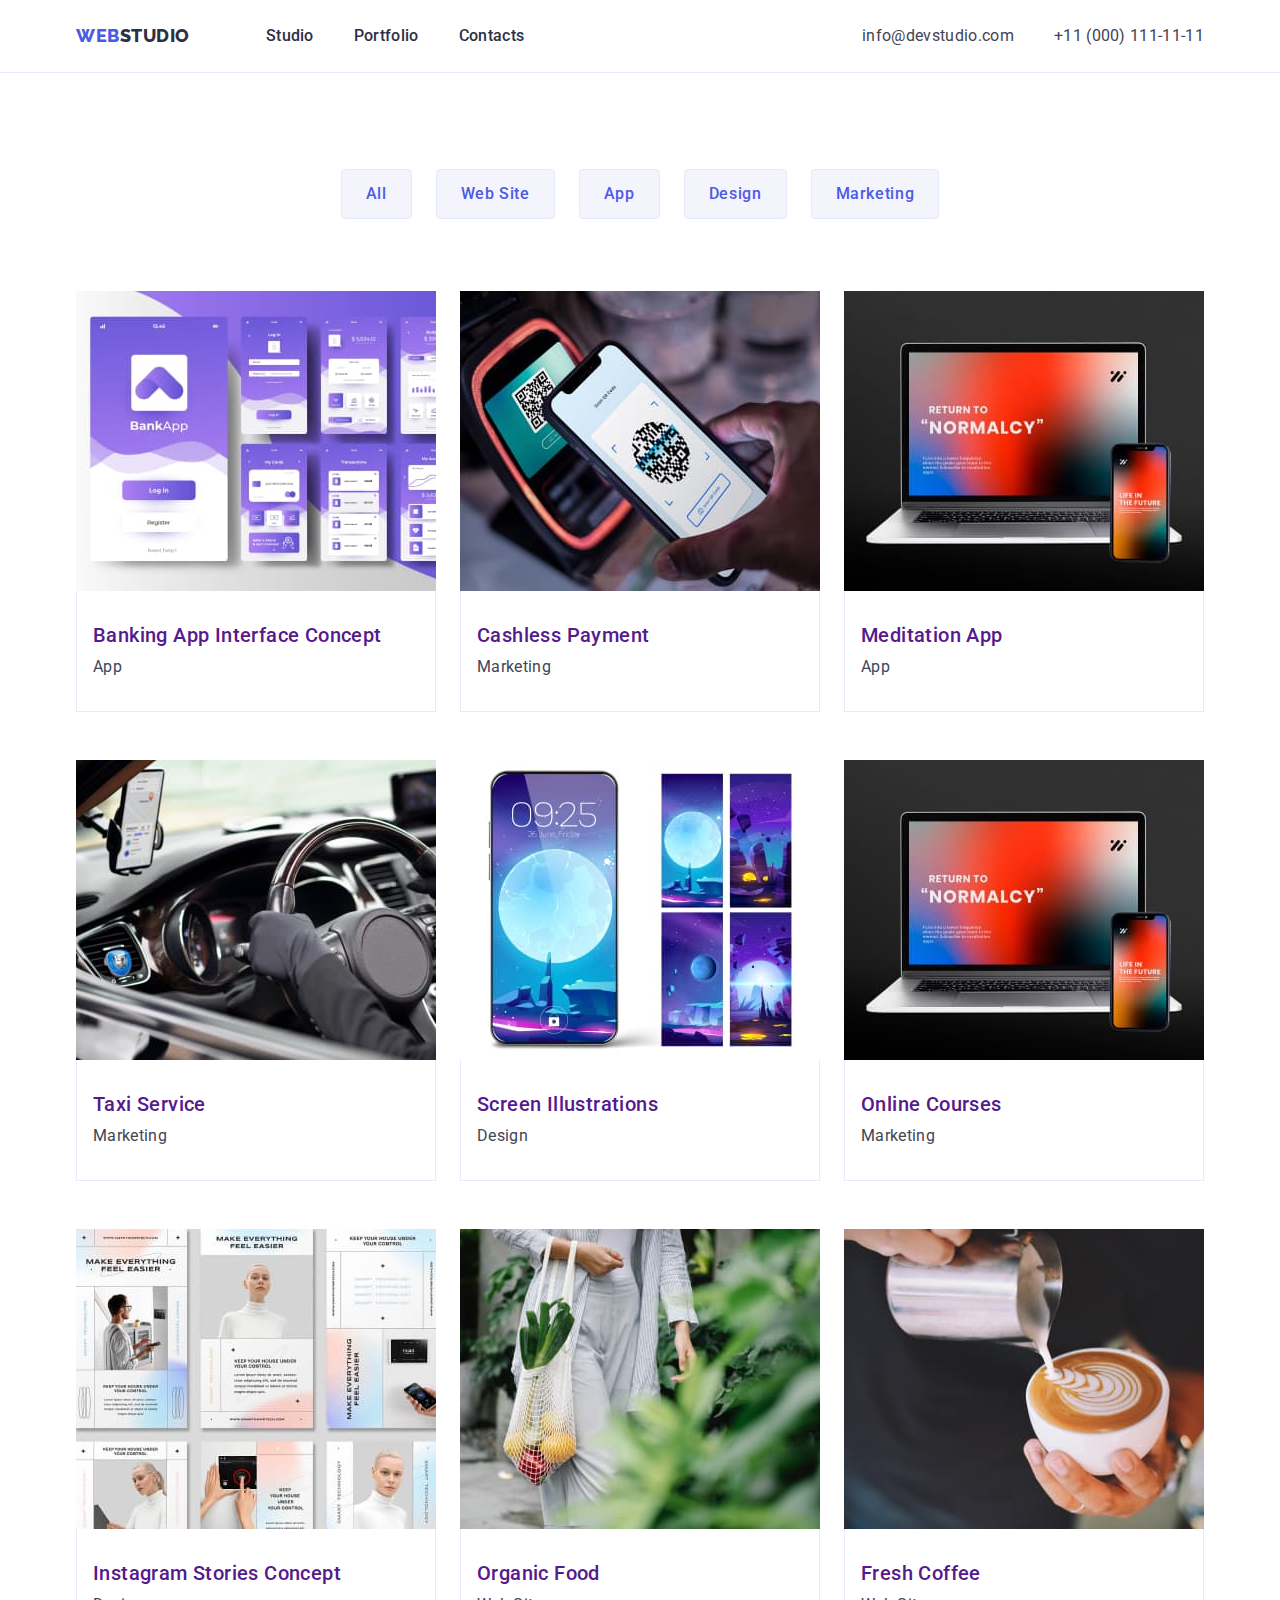
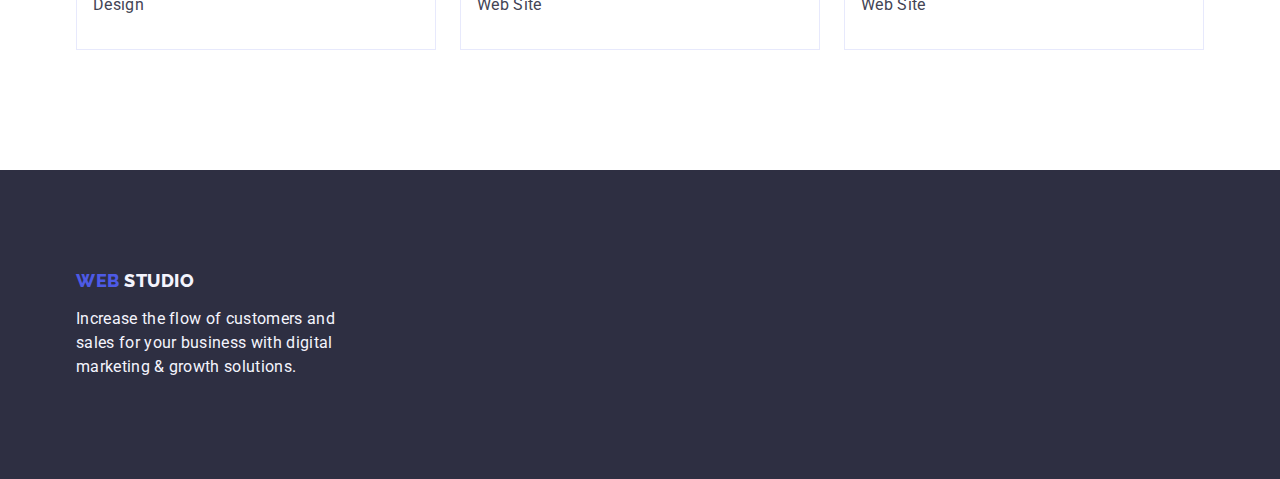
==== commit 226b75f9: "updated" ====
--- a/portfolio.html
+++ b/portfolio.html
@@ -23,7 +23,7 @@
     <header class="page-header">
       <div class="container page-header-container">
         <nav class="page-nav">
-          <a class="logo link" href="./index.html"
+          <a class="logo-header logo link" href="./index.html"
             >Web<span class="log">Studio</span>
           </a>
 
@@ -169,8 +169,8 @@
                 </div>
               </a>
             </li>
-            <li>
-              <a class="portfolio-list-item link" href="">
+            <li class="portfolio-list-item">
+              <a class="portfolio-list-item-link link" href="">
                 <img
                   class="portfolio-list-item-img"
                   src="./images/portfolio-items/meditation-app.jpg"
--- a/css/styles.css
+++ b/css/styles.css
@@ -6,6 +6,7 @@
   --background-color: #2e2f42;
   --text-color: #434455;
   --btn-background-color: #f4f4fd;
+  --background-wrapper:  #ffffff;
 }
 
 h1,
@@ -41,7 +42,7 @@
 body {
   font-family: var(--main-font-family);
   color: var(--secondary-text-color);
-  background-color: #ffffff;
+  background-color: var(--background-wrapper);
 }
 .section {
   padding-top: 120px;
@@ -70,8 +71,6 @@
 
 /* header */
 .page-header {
-  padding-top: 24px;
-  padding-bottom: 24px;
   border-bottom: 1px solid #e7e9fc 
 }
 .page-header-container {
@@ -97,7 +96,7 @@
   margin-right: 40px;
 }
 
-.logo {
+.logo-header {
   margin-right: 76px;
   padding-top: 24px;
   padding-bottom: 24px;
@@ -107,8 +106,11 @@
 }
 
 .menu-link {
+  padding-top: 24px;
+  padding-bottom: 24px;
   font-weight: 500;
   font-size: 16px;
+  display: block;
   line-height: 1.5;
   letter-spacing: 0.02em;
   color: var(--menu-color);
@@ -124,21 +126,11 @@
   font-weight: 800;
   font-size: 18px;
   line-height: 1.17;
-  display: flex;
-  align-items: center;
   letter-spacing: 0.03em;
   text-transform: uppercase;
   color: #4d5ae5;
 }
 .log {
-  font-family: "Raleway", sans-serif;
-  font-weight: 800;
-  font-size: 18px;
-  line-height: 1.17;
-  display: flex;
-  align-items: center;
-  letter-spacing: 0.03em;
-  text-transform: uppercase;
   color: #2e2f42;
 }
 .page-adress {
@@ -175,7 +167,7 @@
   line-height: 1.07;
   text-align: center;
   letter-spacing: 0.02em;
-  color: #ffffff;
+  color:  var(--background-wrapper);
 }
 .modal-open-btn {
   display: block;
@@ -193,7 +185,7 @@
   background: #4d5ae5;
   box-shadow: 0px 4px 4px rgba(0, 0, 0, 0.15);
   border-radius: 4px;
-  color: #ffffff;
+  color:  var(--background-wrapper);
 }
 
 .modal-open-btn:hover,
@@ -212,18 +204,21 @@
   text-transform: capitalize;
   color: var(--menu-color);
 }
-.values-title {
-  margin-bottom: 8px;}
+
 
 .values-menu {
   display: flex;
   gap: 24px;
 }
-.values-menu-item: {
+.values-menu-item {
   width: calc((100% - 72px) / 4);
 }
 
 /* Services */
+
+.services {
+  padding-bottom: 120px;
+}
 .services-list {
   display: flex;
   flex-wrap: wrap;
@@ -235,7 +230,8 @@
   font-size: 20px;
   line-height: 1.2;
   letter-spacing: 0.02em;
-  color: #2e2f42;
+  color: var(-background-color);
+  margin-bottom: 8px;
 }
 .description {
   font-size: 16px;
@@ -255,8 +251,8 @@
 }
 
 .employees-list-item {
-  background-color: #ffffff;
-  box-shadow: 0px 1px 6px;
+  background-color:  var(--background-wrapper);
+  box-shadow:  0px 1px 6px rgba(46, 47, 66, 0.08), 0px 1px 1px rgba(46, 47, 66, 0.16), 0px 2px 1px rgba(46, 47, 66, 0.08);
   border-radius: 0px 0px 4px 4px;
 }
 .employee-name {
@@ -273,7 +269,7 @@
   padding-left: 16px; 
   padding-right: 16px;
   text-align: center;
-  background: #ffffff;
+  background: var(--background-wrapper);
   
 }
 
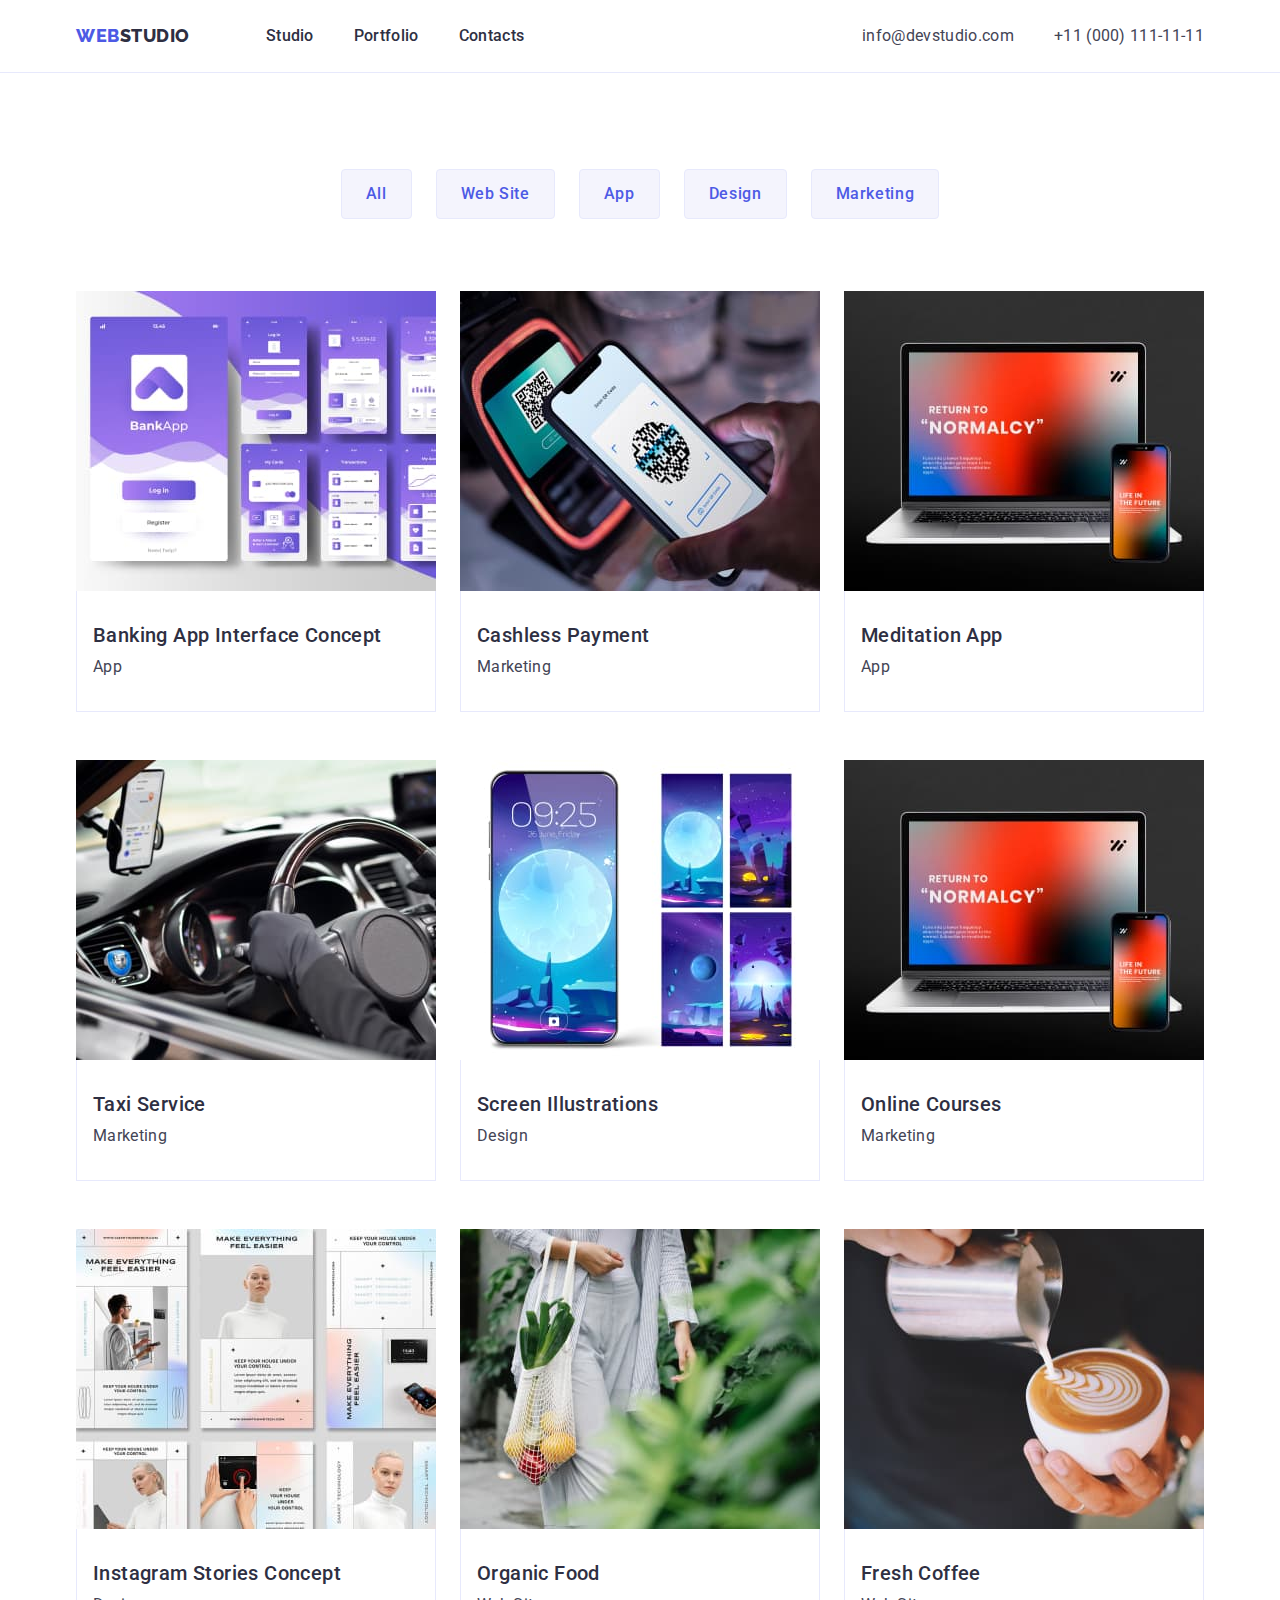
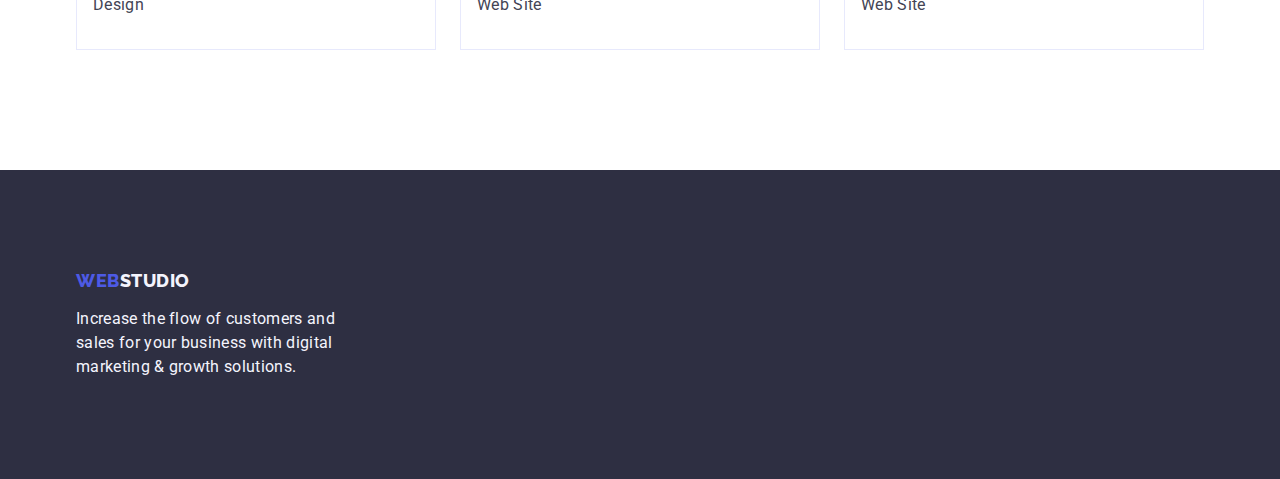
==== commit 18a7dc4f: "updated" ====
--- a/portfolio.html
+++ b/portfolio.html
@@ -240,8 +240,7 @@
     <footer class="footer">
       <div class="container footer-section">
         <a class="logo logo-footer link" href="./index.html"
-          >Web
-          <span class="logos">Studio</span>
+          >Web<span class="logos">Studio</span>
         </a>
 
         <p class="footer-text">
--- a/css/styles.css
+++ b/css/styles.css
@@ -230,7 +230,7 @@
   font-size: 20px;
   line-height: 1.2;
   letter-spacing: 0.02em;
-  color: var(-background-color);
+  color: var(--background-color);
   margin-bottom: 8px;
 }
 .description {
